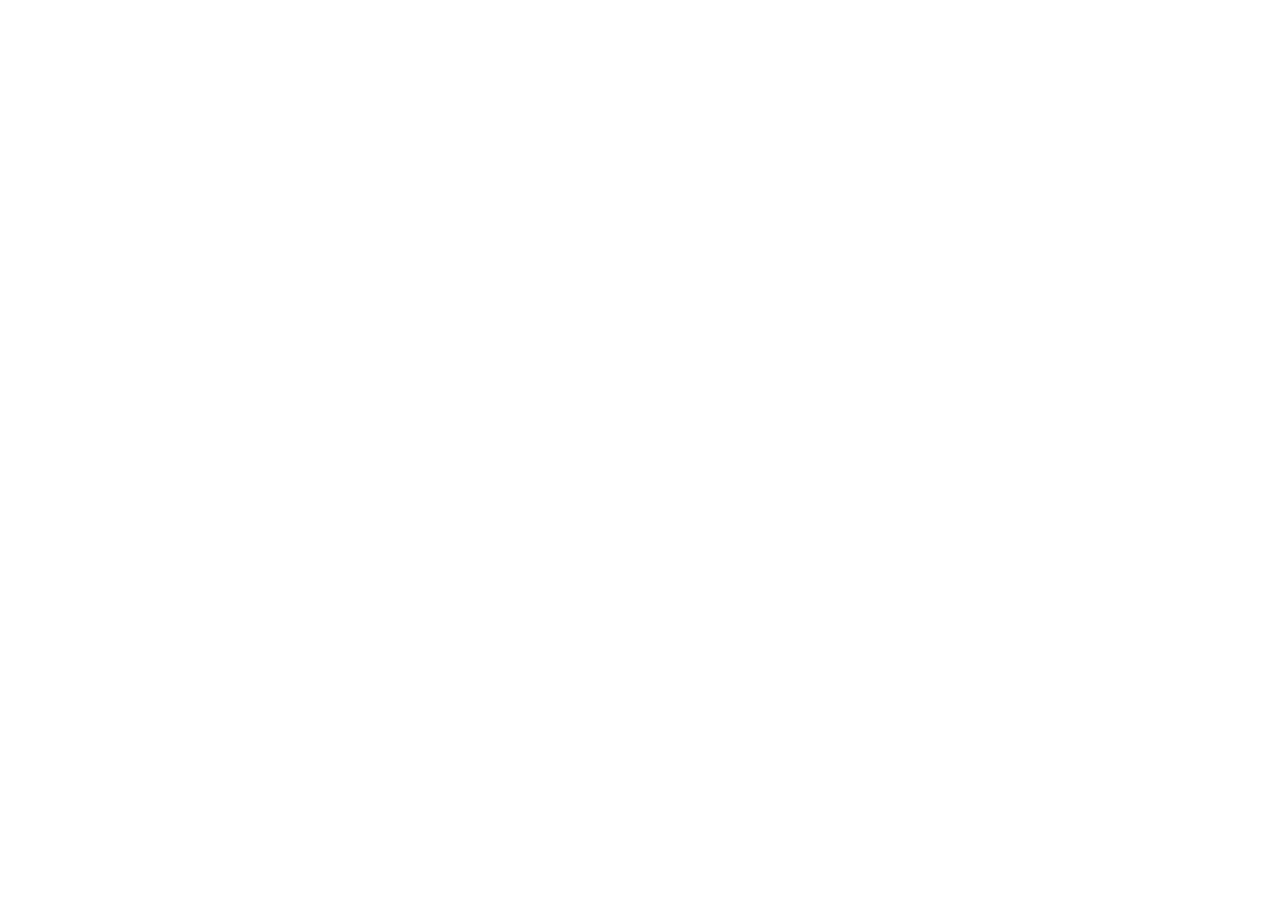
==== index.html @ 81bfc486 "feat: project skeleton with HTML shell and empty JS modules Co-Authored-By: Claude Opus 4.6 <noreply" ====
<!DOCTYPE html>
<html lang="en">
<head>
  <meta charset="UTF-8">
  <meta name="viewport" content="width=device-width, initial-scale=1.0">
  <title>Corporate Tax Data Explorer</title>
  <script src="https://cdn.plot.ly/plotly-2.35.2.min.js" charset="utf-8"></script>
  <link rel="stylesheet" href="styles.css">
</head>
<body>
  <div id="tax-chart" class="taxchart" data-csv-url="test-data.csv"></div>

  <script src="data.js"></script>
  <script src="charts.js"></script>
  <script src="controls.js"></script>
  <script>TaxChart.init('#tax-chart');</script>
</body>
</html>
---- styles.css ----
.taxchart {
  font-family: -apple-system, BlinkMacSystemFont, "Segoe UI", Roboto, sans-serif;
  font-size: 14px;
  color: #333;
  max-width: 1200px;
}
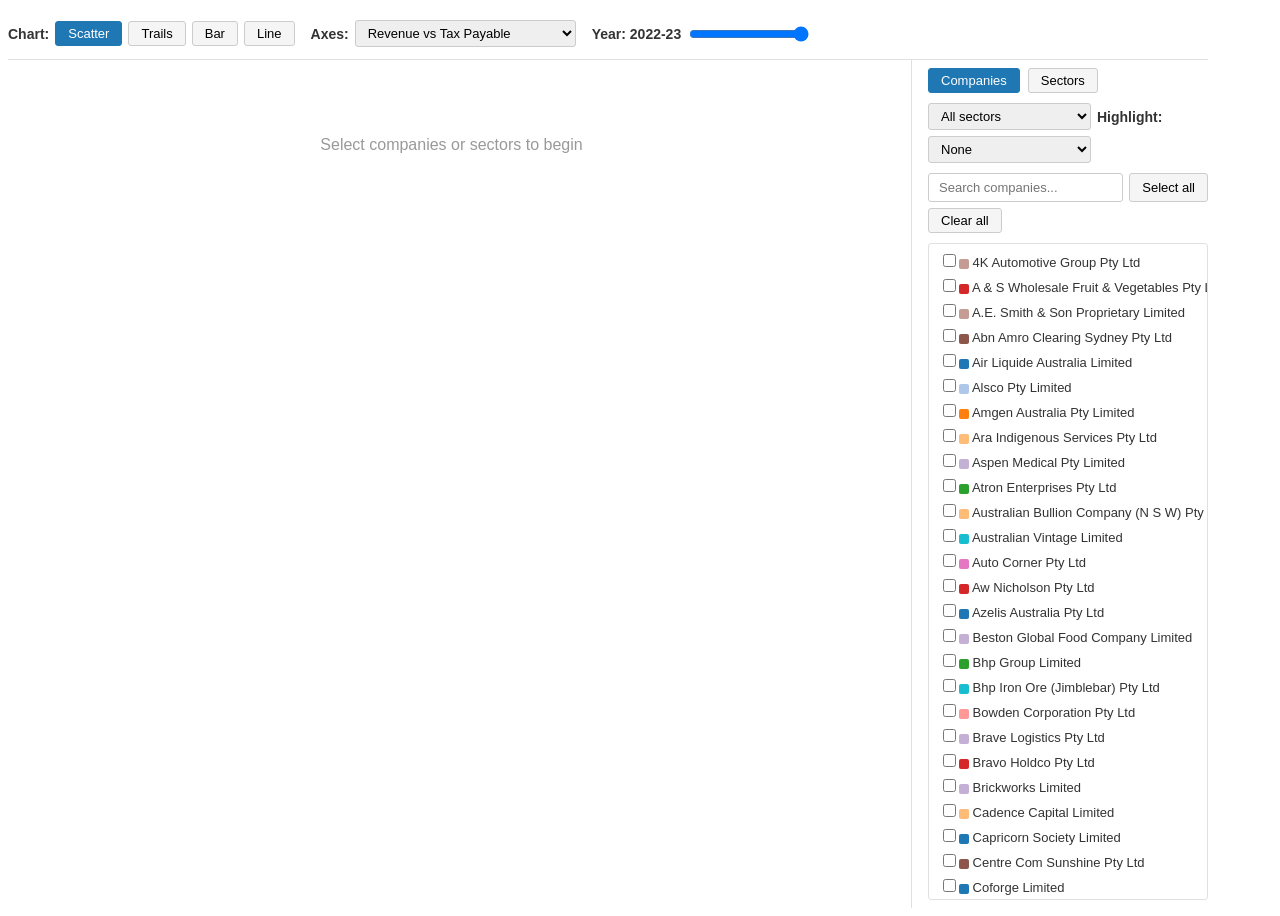
==== commit 06222273: "fix: fit app to viewport, company list scrolls to match chart height - Constrain app to 100vh so no " ====
--- a/index.html
+++ b/index.html
@@ -6,6 +6,7 @@
   <title>Corporate Tax Data Explorer</title>
   <script src="https://cdn.plot.ly/plotly-2.35.2.min.js" charset="utf-8"></script>
   <link rel="stylesheet" href="styles.css">
+  <style>body { margin: 0; padding: 8px; }</style>
 </head>
 <body>
   <div id="tax-chart" class="taxchart" data-csv-url="test-data.csv"></div>
--- a/styles.css
+++ b/styles.css
@@ -3,4 +3,190 @@
   font-size: 14px;
   color: #333;
   max-width: 1200px;
+  height: 100vh;
+  display: flex;
+  flex-direction: column;
+  overflow: hidden;
 }
+
+.taxchart-top-bar {
+  display: flex;
+  flex-wrap: wrap;
+  align-items: center;
+  gap: 16px;
+  padding: 12px 0;
+  border-bottom: 1px solid #e0e0e0;
+  flex-shrink: 0;
+}
+
+.taxchart-control-group {
+  display: flex;
+  align-items: center;
+  gap: 6px;
+}
+
+.taxchart-label {
+  font-weight: 600;
+  white-space: nowrap;
+}
+
+.taxchart-mode-btn {
+  padding: 4px 12px;
+  border: 1px solid #ccc;
+  background: #f5f5f5;
+  cursor: pointer;
+  font-size: 13px;
+  border-radius: 3px;
+}
+
+.taxchart-mode-btn.taxchart-active {
+  background: #1f77b4;
+  color: white;
+  border-color: #1f77b4;
+}
+
+.taxchart-mode-btn:hover:not(.taxchart-active) {
+  background: #e0e0e0;
+}
+
+.taxchart-select {
+  padding: 4px 8px;
+  font-size: 13px;
+  border: 1px solid #ccc;
+  border-radius: 3px;
+}
+
+.taxchart-slider {
+  width: 120px;
+}
+
+.taxchart-error {
+  color: #d62728;
+  padding: 20px;
+}
+
+.taxchart-loading {
+  color: #666;
+  padding: 20px;
+}
+
+.taxchart-prompt {
+  color: #999;
+  text-align: center;
+  padding: 60px 20px;
+  font-size: 16px;
+}
+
+.taxchart-main-area {
+  display: flex;
+  gap: 16px;
+  flex: 1;
+  min-height: 0;
+}
+
+.taxchart-chart-area {
+  flex: 1;
+  min-width: 0;
+  min-height: 0;
+}
+
+.taxchart-side-panel {
+  width: 280px;
+  flex-shrink: 0;
+  padding: 8px 0;
+  border-left: 1px solid #e0e0e0;
+  padding-left: 16px;
+  display: flex;
+  flex-direction: column;
+  min-height: 0;
+}
+
+.taxchart-toggle-row {
+  display: flex;
+  gap: 8px;
+  margin-bottom: 10px;
+}
+
+.taxchart-filter-row {
+  display: flex;
+  flex-wrap: wrap;
+  align-items: center;
+  gap: 6px;
+  margin-bottom: 10px;
+}
+
+.taxchart-filter-row .taxchart-select {
+  min-width: 0;
+  max-width: 100%;
+}
+
+.taxchart-search-row {
+  display: flex;
+  flex-wrap: wrap;
+  gap: 6px;
+  margin-bottom: 10px;
+}
+
+.taxchart-search {
+  flex: 1;
+  padding: 6px 10px;
+  font-size: 13px;
+  border: 1px solid #ccc;
+  border-radius: 3px;
+}
+
+.taxchart-list {
+  flex: 1;
+  min-height: 0;
+  overflow-y: auto;
+  border: 1px solid #e0e0e0;
+  border-radius: 3px;
+  padding: 4px;
+}
+
+.taxchart-list-item {
+  display: block;
+  padding: 3px 6px;
+  cursor: pointer;
+  font-size: 13px;
+  white-space: nowrap;
+}
+
+.taxchart-list-item:hover {
+  background: #f0f0f0;
+}
+
+.taxchart-swatch {
+  display: inline-block;
+  width: 10px;
+  height: 10px;
+  border-radius: 2px;
+  vertical-align: middle;
+}
+
+@media (max-width: 600px) {
+  .taxchart-top-bar {
+    flex-direction: column;
+    align-items: flex-start;
+  }
+
+  .taxchart-main-area {
+    flex-direction: column;
+  }
+
+  .taxchart-side-panel {
+    width: 100%;
+    border-left: none;
+    border-top: 1px solid #e0e0e0;
+    padding-left: 0;
+    padding-top: 12px;
+  }
+
+  .taxchart-filter-row {
+    flex-wrap: wrap;
+  }
+
+  .taxchart-slider {
+    width: 100%;
+  }
+}
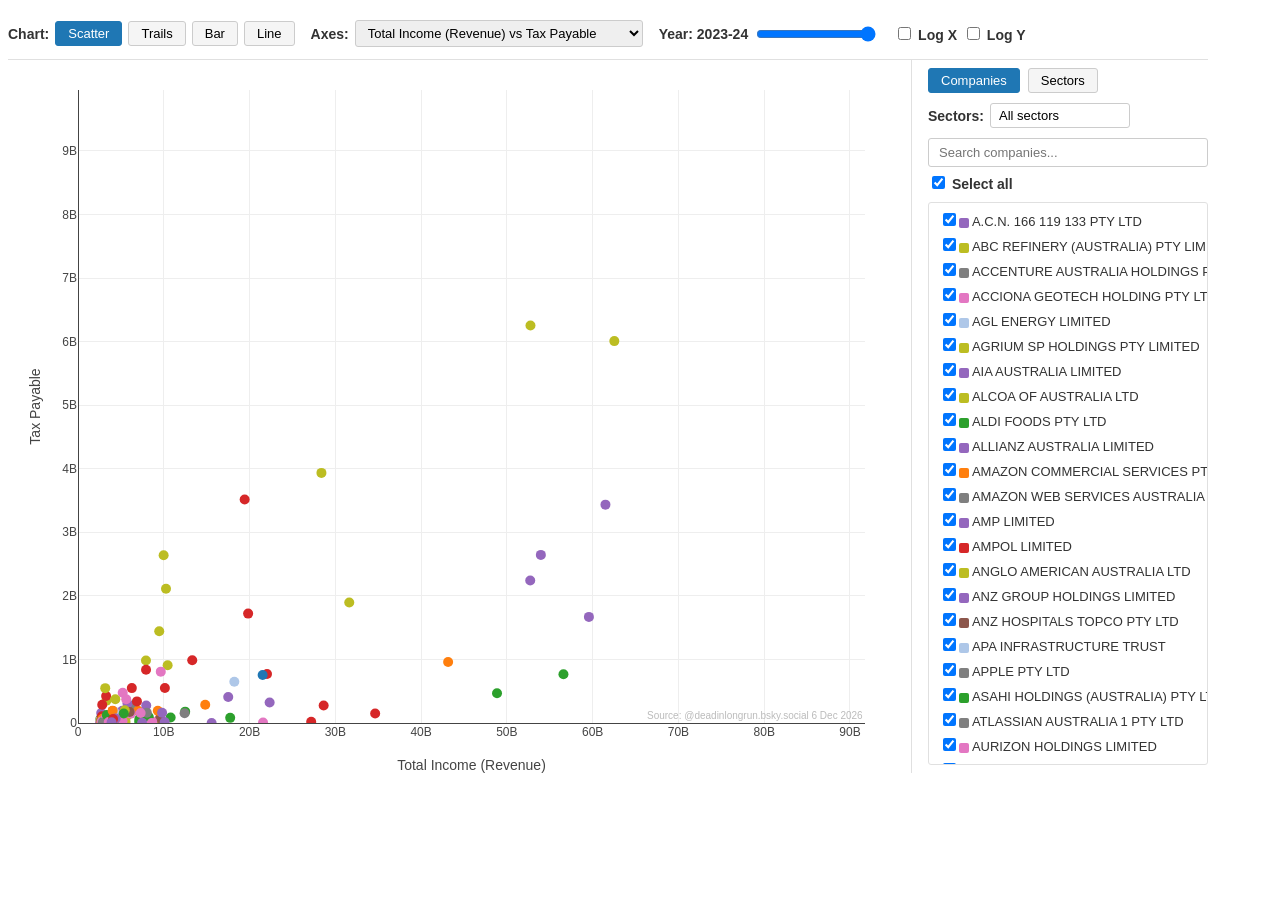
==== commit 890a4e2c: "docs: add code comments across all files and live demo link in README Co-Authored-By: Claude Opus 4." ====
--- a/index.html
+++ b/index.html
@@ -4,13 +4,16 @@
   <meta charset="UTF-8">
   <meta name="viewport" content="width=device-width, initial-scale=1.0">
   <title>Corporate Tax Data Explorer</title>
+  <!-- Plotly.js for chart rendering (no build step required) -->
   <script src="https://cdn.plot.ly/plotly-2.35.2.min.js" charset="utf-8"></script>
   <link rel="stylesheet" href="styles.css">
   <style>body { margin: 0; padding: 8px; }</style>
 </head>
 <body>
+  <!-- Container: data-csv-url tells the app where to fetch the CSV data -->
   <div id="tax-chart" class="taxchart" data-csv-url="test-data.csv"></div>
 
+  <!-- Load order matters: data.js (parsing) → charts.js (rendering) → controls.js (UI + init) -->
   <script src="data.js"></script>
   <script src="charts.js"></script>
   <script src="controls.js"></script>
--- a/styles.css
+++ b/styles.css
@@ -1,14 +1,22 @@
+/*
+ * styles.css — All styles for TaxChart, scoped with .taxchart- prefix.
+ * Layout: 85vh container with flexbox (top bar + main area with chart + side panel).
+ * Responsive: stacks vertically below 600px.
+ */
+
+/* ── Container ── */
 .taxchart {
   font-family: -apple-system, BlinkMacSystemFont, "Segoe UI", Roboto, sans-serif;
   font-size: 14px;
   color: #333;
   max-width: 1200px;
-  height: 100vh;
+  height: 85vh;
   display: flex;
   flex-direction: column;
   overflow: hidden;
 }
 
+/* ── Top control bar ── */
 .taxchart-top-bar {
   display: flex;
   flex-wrap: wrap;
@@ -77,6 +85,7 @@
   font-size: 16px;
 }
 
+/* ── Main layout: chart + side panel ── */
 .taxchart-main-area {
   display: flex;
   gap: 16px;
@@ -90,6 +99,7 @@
   min-height: 0;
 }
 
+/* ── Side panel: selection controls ── */
 .taxchart-side-panel {
   width: 280px;
   flex-shrink: 0;
@@ -164,6 +174,59 @@
   vertical-align: middle;
 }
 
+/* ── Sector multi-select dropdown ── */
+.taxchart-sector-dropdown {
+  position: relative;
+  display: inline-block;
+}
+
+.taxchart-sector-dropdown-btn {
+  padding: 4px 8px;
+  font-size: 13px;
+  border: 1px solid #ccc;
+  border-radius: 3px;
+  background: #fff;
+  cursor: pointer;
+  min-width: 140px;
+  text-align: left;
+}
+
+.taxchart-sector-dropdown-list {
+  position: absolute;
+  top: 100%;
+  left: 0;
+  z-index: 100;
+  background: #fff;
+  border: 1px solid #ccc;
+  border-radius: 3px;
+  max-height: 250px;
+  overflow-y: auto;
+  min-width: 220px;
+  box-shadow: 0 2px 8px rgba(0,0,0,0.15);
+}
+
+.taxchart-sector-dropdown-btnrow {
+  display: flex;
+  gap: 6px;
+  padding: 6px 8px;
+  border-bottom: 1px solid #e0e0e0;
+}
+
+.taxchart-sector-dropdown-item {
+  display: flex;
+  align-items: center;
+  gap: 6px;
+  padding: 4px 8px;
+  cursor: pointer;
+  font-size: 13px;
+  white-space: nowrap;
+}
+
+.taxchart-sector-dropdown-item:hover {
+  background: #f0f0f0;
+}
+
+/* ── Mobile: stack vertically ── */
 @media (max-width: 600px) {
   .taxchart-top-bar {
     flex-direction: column;
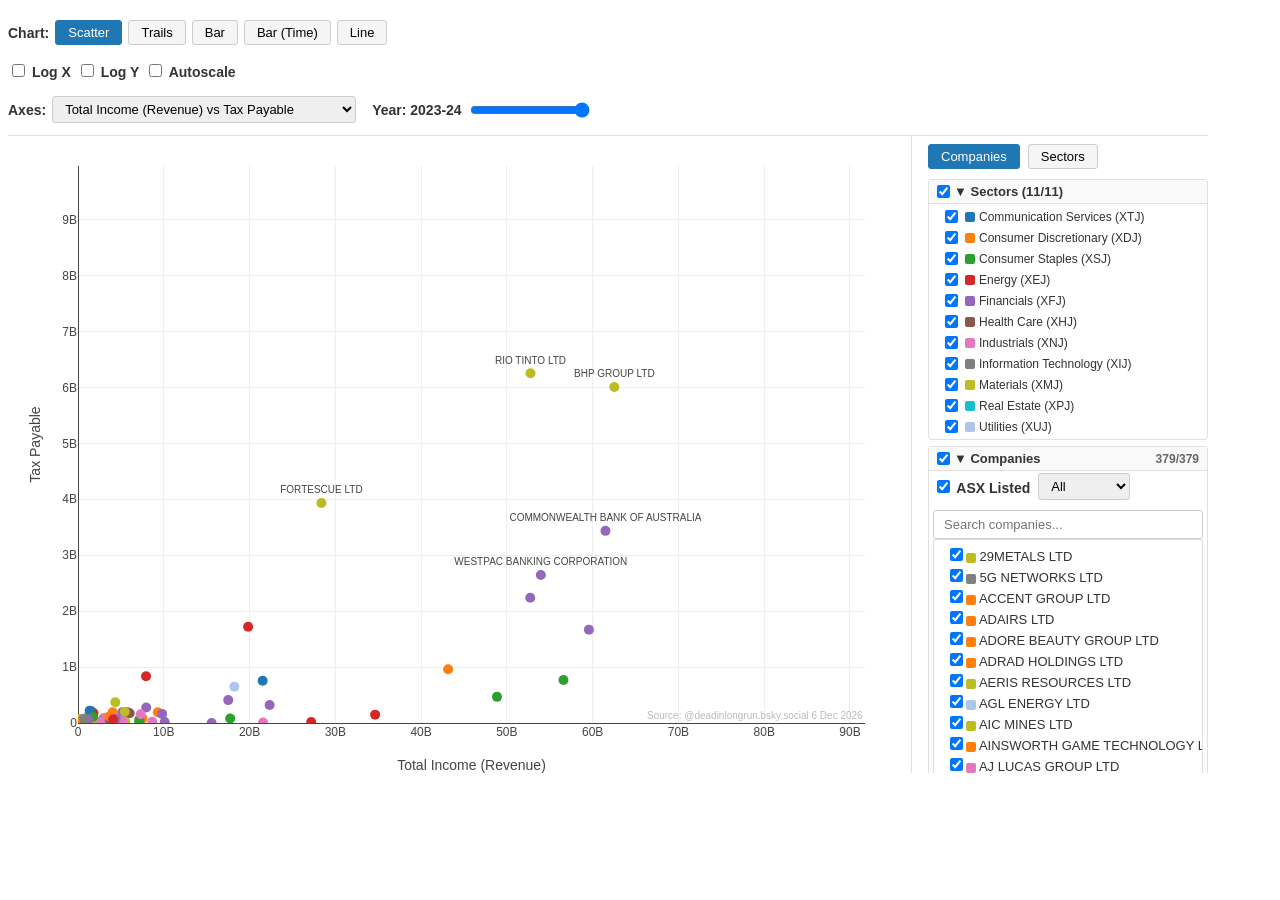
==== commit 59f7c29d: "rename: test-data.csv → ato-tax-transparency.csv Update pipeline output filename, index.html data-cs" ====
--- a/index.html
+++ b/index.html
@@ -11,7 +11,7 @@
 </head>
 <body>
   <!-- Container: data-csv-url tells the app where to fetch the CSV data -->
-  <div id="tax-chart" class="taxchart" data-csv-url="test-data.csv"></div>
+  <div id="tax-chart" class="taxchart" data-csv-url="ato-tax-transparency.csv"></div>
 
   <!-- Load order matters: data.js (parsing) → charts.js (rendering) → controls.js (UI + init) -->
   <script src="data.js"></script>
--- a/styles.css
+++ b/styles.css
@@ -130,15 +130,24 @@
   max-width: 100%;
 }
 
-.taxchart-search-row {
-  display: flex;
-  flex-wrap: wrap;
-  gap: 6px;
-  margin-bottom: 10px;
+.taxchart-filter-row {
+  display: flex;
+  align-items: center;
+  gap: 8px;
+  margin-bottom: 6px;
+}
+
+.taxchart-select-count {
+  font-size: 12px;
+  font-weight: 600;
+  color: #666;
+  white-space: nowrap;
 }
 
 .taxchart-search {
   flex: 1;
+  width: 100%;
+  box-sizing: border-box;
   padding: 6px 10px;
   font-size: 13px;
   border: 1px solid #ccc;
@@ -156,8 +165,9 @@
 
 .taxchart-list-item {
   display: block;
-  padding: 3px 6px;
-  cursor: pointer;
+  padding: 1px 8px;
+  cursor: pointer;
+  font-size: 12px;
   font-size: 13px;
   white-space: nowrap;
 }
@@ -170,6 +180,9 @@
   display: inline-block;
   width: 10px;
   height: 10px;
+  min-width: 10px;
+  min-height: 10px;
+  flex-shrink: 0;
   border-radius: 2px;
   vertical-align: middle;
 }
@@ -215,16 +228,97 @@
 .taxchart-sector-dropdown-item {
   display: flex;
   align-items: center;
-  gap: 6px;
-  padding: 4px 8px;
-  cursor: pointer;
-  font-size: 13px;
+  gap: 4px;
+  padding: 1px 8px;
+  cursor: pointer;
+  font-size: 12px;
   white-space: nowrap;
 }
 
 .taxchart-sector-dropdown-item:hover {
   background: #f0f0f0;
 }
+
+/* ── Floating sector legend overlay ── */
+.taxchart-legend {
+  position: absolute;
+  top: 40px;
+  left: 10px;
+  z-index: 50;
+  background: rgba(255, 255, 255, 0.92);
+  border: 1px solid #ccc;
+  border-radius: 4px;
+  padding: 6px 8px;
+  font-size: 12px;
+  max-height: 280px;
+  overflow-y: auto;
+  box-shadow: 0 1px 4px rgba(0,0,0,0.1);
+}
+
+.taxchart-legend-toggle {
+  cursor: pointer;
+  font-weight: 600;
+  font-size: 12px;
+  margin-bottom: 4px;
+  user-select: none;
+}
+
+.taxchart-legend-btnrow {
+  display: flex;
+  gap: 4px;
+  margin-bottom: 4px;
+}
+
+.taxchart-legend-btnrow button {
+  padding: 2px 6px;
+  font-size: 11px;
+  border: 1px solid #ccc;
+  background: #f5f5f5;
+  border-radius: 2px;
+  cursor: pointer;
+}
+
+.taxchart-legend-item {
+  display: flex;
+  align-items: center;
+  gap: 4px;
+  padding: 1px 0;
+  cursor: pointer;
+  white-space: nowrap;
+}
+
+.taxchart-legend-item:hover {
+  background: #f0f0f0;
+}
+
+/* ── Collapsible sector panel in side panel ── */
+.taxchart-sector-panel {
+  border: 1px solid #e0e0e0;
+  border-radius: 3px;
+  margin-bottom: 6px;
+}
+
+.taxchart-sector-panel-header {
+  display: flex;
+  align-items: center;
+  justify-content: space-between;
+  padding: 4px 8px;
+  cursor: pointer;
+  background: #f9f9f9;
+  user-select: none;
+  font-weight: 600;
+  font-size: 13px;
+}
+
+.taxchart-sector-panel-header:hover {
+  background: #f0f0f0;
+}
+
+.taxchart-sector-panel-body {
+  padding: 2px 4px;
+  border-top: 1px solid #e0e0e0;
+}
+
 
 /* ── Mobile: stack vertically ── */
 @media (max-width: 600px) {
